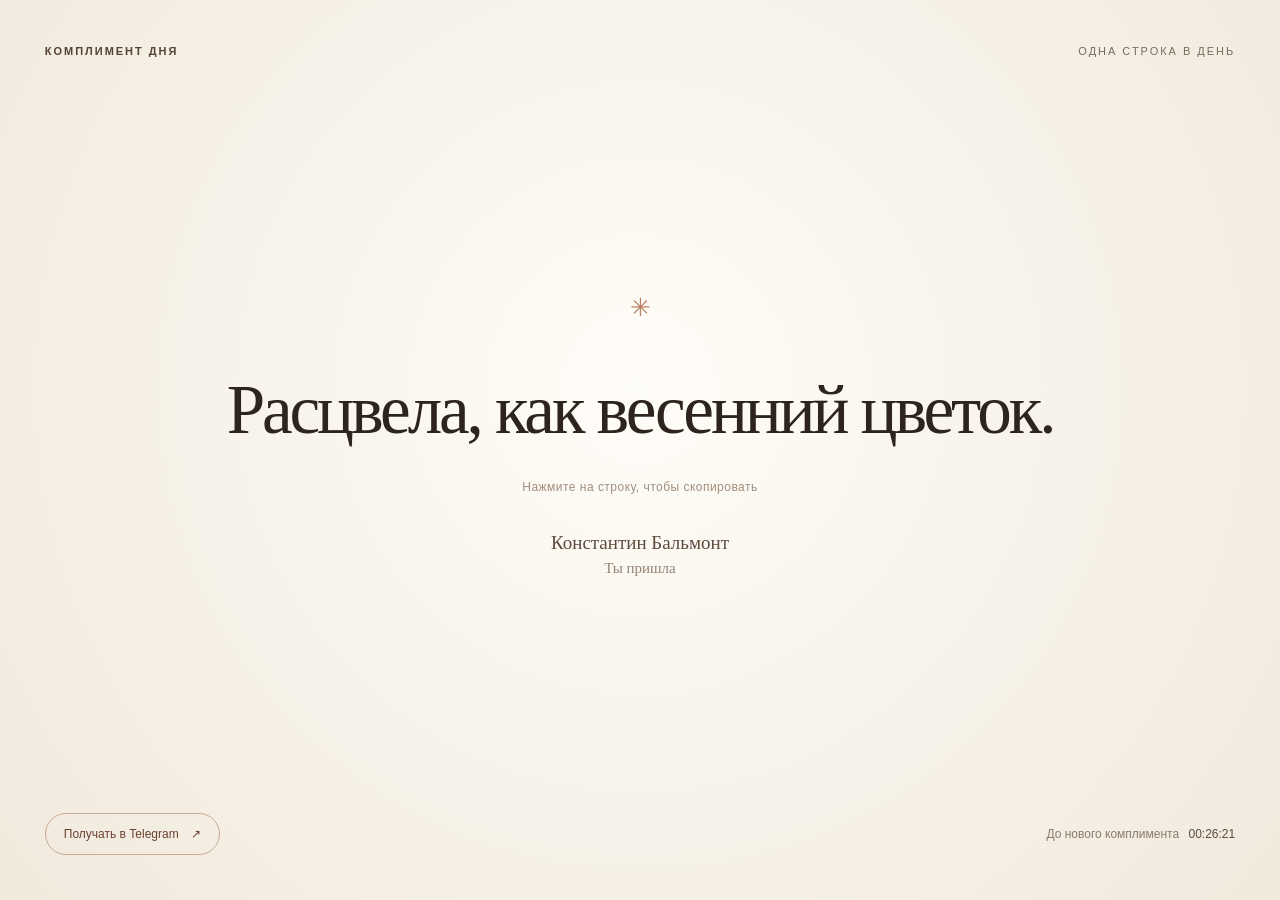
==== compliment-day/index.html @ 22d2be2f "Add daily compliment page" ====
<!doctype html>
<html lang="ru">
  <head>
    <meta charset="utf-8">
    <meta name="viewport" content="width=device-width, initial-scale=1">
    <meta name="theme-color" content="#f5f0e7">
    <meta name="description" content="Один литературный комплимент каждый день. Скопируйте строку и порадуйте её.">
    <title>Комплимент дня</title>
    <link rel="icon" href="favicon.svg" type="image/svg+xml">
    <link rel="stylesheet" href="style.css?v=20261006-2">
    <script src="app.js" defer></script>
  </head>
  <body>
    <main class="page">
      <header class="header">
        <span class="brand">Комплимент дня</span>
        <span class="edition">Одна строка в день</span>
      </header>

      <section class="center" aria-labelledby="quote-title">
        <h1 id="quote-title" class="visually-hidden">Сегодняшний комплимент</h1>
        <span class="ornament" aria-hidden="true">✳</span>
        <button id="quote" class="quote" type="button" disabled>Загружаем комплимент…</button>
        <p id="copy-hint" class="copy-hint" role="status">Нажмите на строку, чтобы скопировать</p>
        <div id="credit" class="credit" hidden>
          <span id="author"></span>
          <span id="translator" class="translator" hidden></span>
          <cite id="work"></cite>
        </div>
      </section>

      <footer class="footer">
        <a id="telegram" class="telegram" href="#" hidden>Получать в Telegram <span aria-hidden="true">↗</span></a>
        <p class="timer">До нового комплимента <time id="countdown">--:--:--</time></p>
      </footer>
    </main>
  </body>
</html>
---- compliment-day/style.css ----
:root {
  color-scheme: light;
  font-family: Georgia, "Times New Roman", serif;
  color: #2d241e;
  background: #f5f0e7;
}

* {
  box-sizing: border-box;
}

html,
body {
  min-width: 320px;
  min-height: 100%;
  margin: 0;
}

body {
  background: radial-gradient(circle at 50% 43%, #fffdf8 0, #f8f4ec 42%, #f1e9dc 100%);
}

.page {
  display: grid;
  grid-template-rows: auto 1fr auto;
  min-height: 100svh;
  padding: clamp(22px, 3.5vw, 54px);
}

.header,
.footer {
  display: flex;
  align-items: center;
  justify-content: space-between;
  gap: 20px;
}

.header {
  color: #786b5e;
  font-family: Arial, Helvetica, sans-serif;
  font-size: 11px;
  letter-spacing: .18em;
  text-transform: uppercase;
}

.brand {
  color: #554334;
  font-weight: 700;
}

.center {
  display: flex;
  flex-direction: column;
  align-items: center;
  justify-content: center;
  width: min(100%, 1020px);
  margin: auto;
  padding: clamp(12px, 2vh, 24px) 0;
  text-align: center;
}

.ornament {
  margin-bottom: clamp(25px, 4vw, 48px);
  color: #ba8066;
  font-size: 25px;
}

.quote {
  max-width: 100%;
  padding: 0;
  border: 0;
  background: none;
  color: #2d241e;
  cursor: copy;
  font: 400 clamp(38px, 5.4vw, 86px)/1.16 Georgia, "Times New Roman", serif;
  letter-spacing: -.045em;
  text-wrap: balance;
  white-space: pre-line;
}

.quote:disabled {
  cursor: default;
}

.quote:focus-visible,
.telegram:focus-visible {
  outline: 2px solid #a55f47;
  outline-offset: 10px;
}

.copy-hint {
  min-height: 18px;
  margin: 30px 0 0;
  color: #a08e7d;
  font-family: Arial, Helvetica, sans-serif;
  font-size: 12px;
  letter-spacing: .04em;
}

.credit {
  display: flex;
  flex-direction: column;
  gap: 6px;
  margin-top: 34px;
  color: #5d4b3e;
  font-size: clamp(15px, 1.6vw, 19px);
}

.credit[hidden],
.telegram[hidden],
.translator[hidden] {
  display: none;
}

.translator,
.credit cite {
  color: #958475;
  font-size: .79em;
  font-style: normal;
}

.footer {
  color: #8b7b6e;
  font-family: Arial, Helvetica, sans-serif;
  font-size: 12px;
}

.telegram {
  display: inline-flex;
  align-items: center;
  gap: 12px;
  padding: 13px 18px;
  border: 1px solid #c7ac94;
  border-radius: 100px;
  color: #6a422f;
  text-decoration: none;
  transition: background .2s ease, border-color .2s ease;
}

.telegram:hover {
  border-color: #ac8062;
  background: #f5e8da;
}

.timer {
  margin: 0;
  white-space: nowrap;
}

.timer time {
  margin-left: 6px;
  color: #5d4b3e;
  font-variant-numeric: tabular-nums;
}

.visually-hidden {
  position: absolute;
  width: 1px;
  height: 1px;
  padding: 0;
  overflow: hidden;
  clip: rect(0, 0, 0, 0);
  white-space: nowrap;
  border: 0;
}

@media (max-width: 640px) {
  .edition {
    display: none;
  }

  .quote {
    font-size: clamp(36px, 10vw, 58px);
  }

  .footer {
    flex-direction: column;
    align-items: stretch;
    gap: 22px;
  }

  .telegram {
    justify-content: center;
  }

  .timer {
    text-align: center;
  }
}
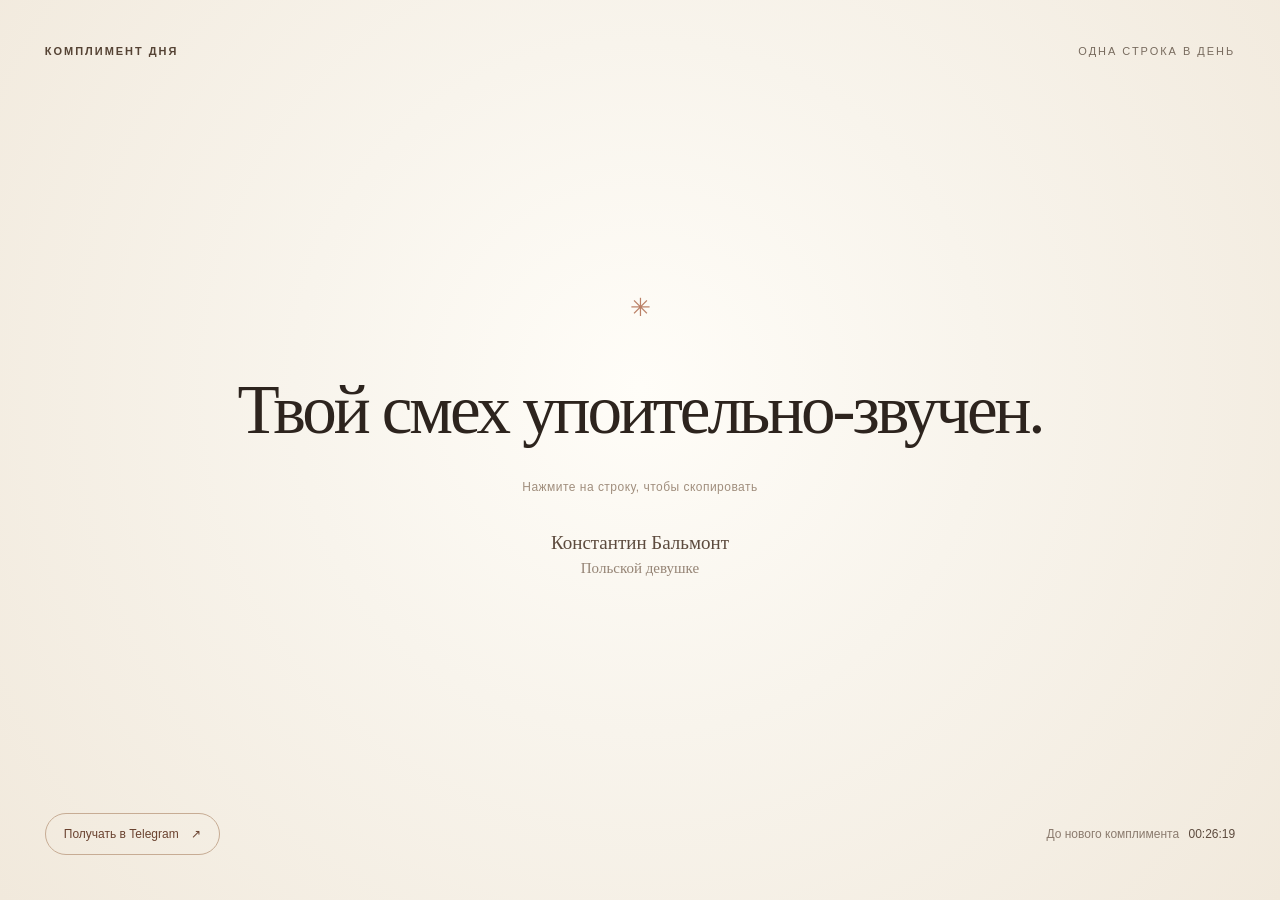
==== commit 1375497e: "Fix compliment assets on path without trailing slash" ====
--- a/compliment-day/index.html
+++ b/compliment-day/index.html
@@ -3,6 +3,7 @@
   <head>
     <meta charset="utf-8">
     <meta name="viewport" content="width=device-width, initial-scale=1">
+    <base href="/compliment-day/">
     <meta name="theme-color" content="#f5f0e7">
     <meta name="description" content="Один литературный комплимент каждый день. Скопируйте строку и порадуйте её.">
     <title>Комплимент дня</title>
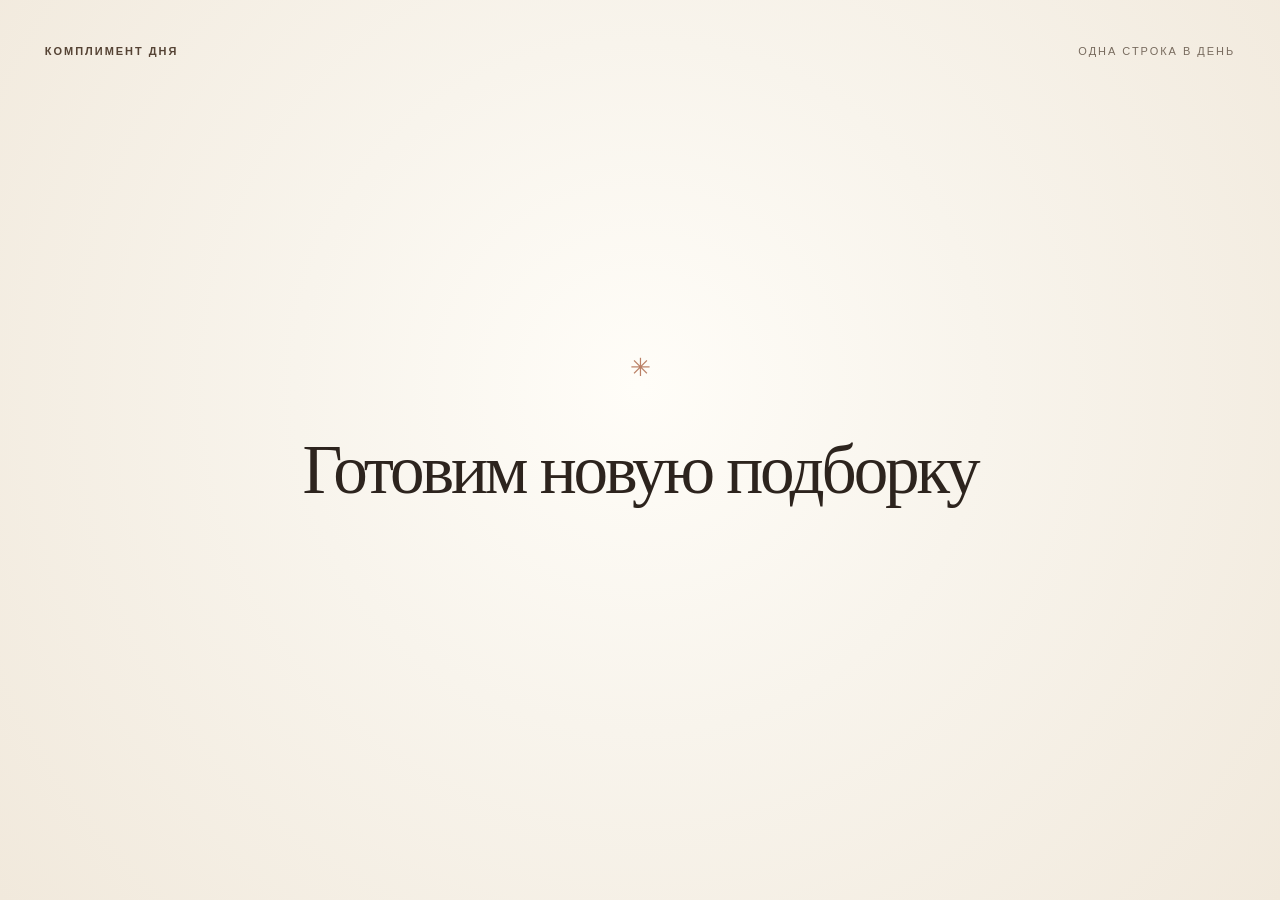
==== commit 5ba4a082: "Pause daily compliments while curating new collection" ====
--- a/compliment-day/index.html
+++ b/compliment-day/index.html
@@ -5,7 +5,7 @@
     <meta name="viewport" content="width=device-width, initial-scale=1">
     <base href="/compliment-day/">
     <meta name="theme-color" content="#f5f0e7">
-    <meta name="description" content="Один литературный комплимент каждый день. Скопируйте строку и порадуйте её.">
+    <meta name="description" content="Один небанальный комплимент каждый день. Скопируйте строку и порадуйте её.">
     <title>Комплимент дня</title>
     <link rel="icon" href="favicon.svg" type="image/svg+xml">
     <link rel="stylesheet" href="style.css?v=20261006-2">
